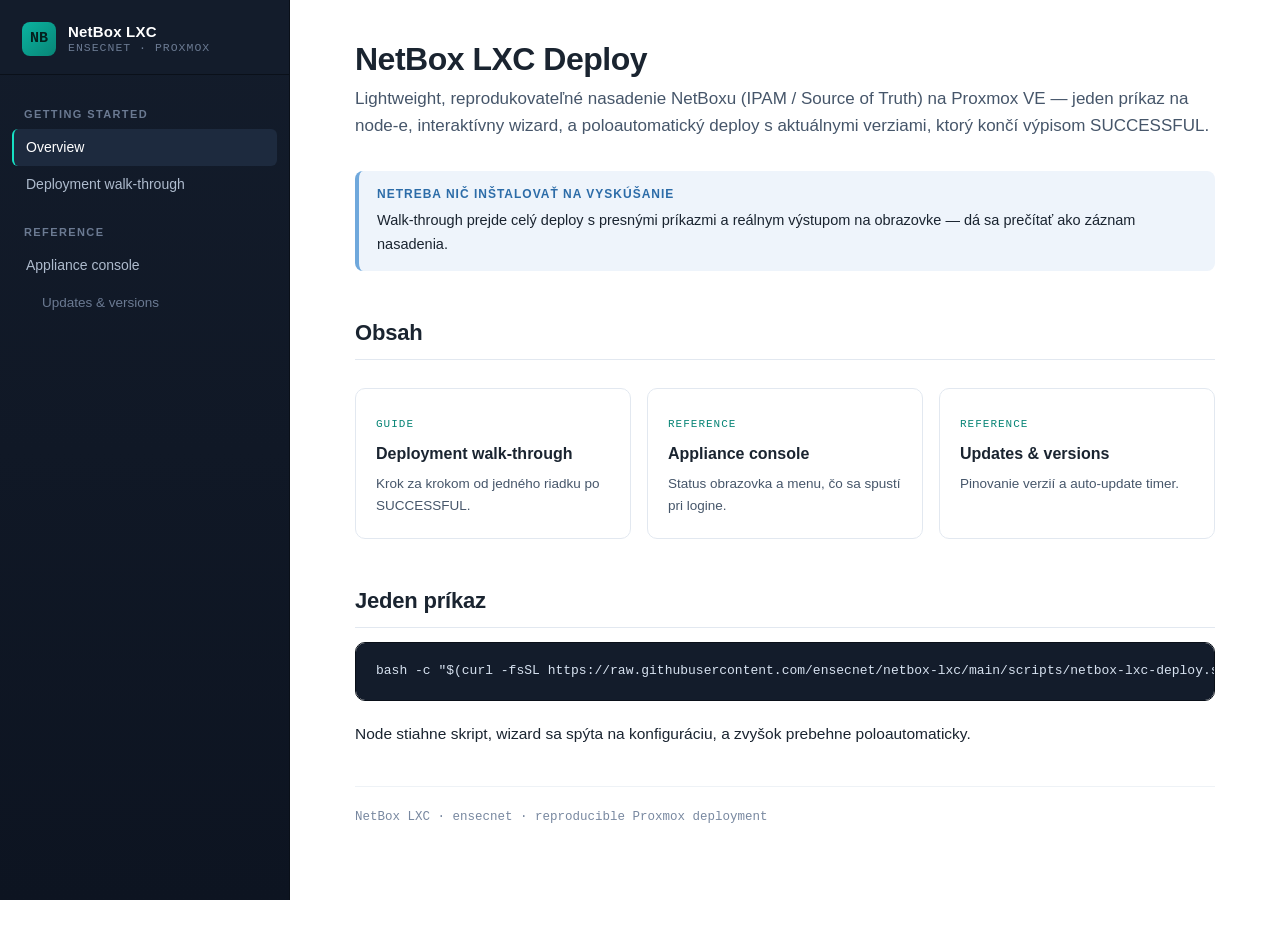
==== docs/index.html @ e3ab27a2 "Add files via upload" ====
<!DOCTYPE html>
<html lang="sk">
<head>
<meta charset="UTF-8">
<meta name="viewport" content="width=device-width, initial-scale=1.0">
<title>NetBox LXC — NetBox LXC Docs</title>
<link rel="stylesheet" href="assets/style.css">
</head>
<body data-root="" data-page="index.html">
<button class="menu-toggle" aria-label="Menu">☰</button>
<div class="layout">
  <aside class="sidebar">
    <div class="brand">
      <div class="brand-mark">NB</div>
      <div class="brand-text"><div class="name">NetBox LXC</div><div class="sub">ensecnet · Proxmox</div></div>
    </div>
    <nav class="nav"></nav>
  </aside>
  <div class="content-wrap"><main class="content">
    <h1>NetBox LXC Deploy</h1>
    <p class="lead">Lightweight, reprodukovateľné nasadenie NetBoxu (IPAM / Source of Truth) na Proxmox VE — jeden príkaz na node-e, interaktívny wizard, a poloautomatický deploy s aktuálnymi verziami, ktorý končí výpisom SUCCESSFUL.</p>
    <div class="note"><span class="label">Netreba nič inštalovať na vyskúšanie</span><p>Walk-through prejde celý deploy s presnými príkazmi a reálnym výstupom na obrazovke — dá sa prečítať ako záznam nasadenia.</p></div>
    <h2>Obsah</h2>
    <div class="cards">
      <a class="card" href="pages/deploy.html"><span class="tag">Guide</span><h3>Deployment walk-through</h3><p>Krok za krokom od jedného riadku po SUCCESSFUL.</p></a>
      <a class="card" href="pages/console.html"><span class="tag">Reference</span><h3>Appliance console</h3><p>Status obrazovka a menu, čo sa spustí pri logine.</p></a>
      <a class="card" href="pages/updates.html"><span class="tag">Reference</span><h3>Updates &amp; versions</h3><p>Pinovanie verzií a auto-update timer.</p></a>
    </div>
    <h2>Jeden príkaz</h2>
    <pre><code>bash -c "$(curl -fsSL https://raw.githubusercontent.com/ensecnet/netbox-lxc/main/scripts/netbox-lxc-deploy.sh)"</code></pre>
    <p>Node stiahne skript, wizard sa spýta na konfiguráciu, a zvyšok prebehne poloautomaticky.</p>
    <div class="doc-footer">NetBox LXC · ensecnet · reproducible Proxmox deployment</div>
  </main></div>
</div>
<script src="assets/nav.js"></script>
</body>
</html>
---- docs/assets/style.css ----
/* =========================================================================
   CloudCampus Documentation — central stylesheet
   One file controls the whole look. No build step, no dependencies.
   ========================================================================= */

:root {
  /* Palette — deep slate sidebar, clean paper content, signal-teal accent */
  --c-bg:          #ffffff;
  --c-paper:       #fbfcfd;
  --c-ink:         #1a2430;
  --c-ink-soft:    #46566a;
  --c-ink-faint:   #7888a0;
  --c-line:        #e2e8f0;
  --c-line-soft:   #eef2f6;

  --c-nav-bg:      #131c2b;
  --c-nav-bg-2:    #0d1421;
  --c-nav-ink:     #aebbcd;
  --c-nav-ink-dim: #6b7a92;
  --c-nav-hover:   #1d2a3e;
  --c-nav-active:  #16e0c4;

  --c-accent:      #0bb3a0;
  --c-accent-deep: #088576;
  --c-accent-soft: #e3f7f4;
  --c-warn-bg:     #fff7e6;
  --c-warn-line:   #f0c14b;
  --c-info-bg:     #eef4fb;
  --c-info-line:   #6fa8dc;
  --c-danger-bg:   #fdeeee;
  --c-danger-line: #e0736f;
  --c-code-bg:     #131c2b;
  --c-code-ink:    #d7e2f0;

  /* Type */
  --f-sans: "Inter", -apple-system, BlinkMacSystemFont, "Segoe UI", Roboto, Helvetica, Arial, sans-serif;
  --f-mono: "JetBrains Mono", "SF Mono", "Cascadia Code", Consolas, "Liberation Mono", monospace;

  --sidebar-w: 290px;
  --content-max: 860px;
}

* { box-sizing: border-box; }

html { scroll-behavior: smooth; }

body {
  margin: 0;
  font-family: var(--f-sans);
  font-size: 15.5px;
  line-height: 1.65;
  color: var(--c-ink);
  background: var(--c-bg);
  -webkit-font-smoothing: antialiased;
}

/* ---- Layout shell -------------------------------------------------------- */
.layout { display: flex; min-height: 100vh; }

.sidebar {
  width: var(--sidebar-w);
  flex: 0 0 var(--sidebar-w);
  background: linear-gradient(180deg, var(--c-nav-bg) 0%, var(--c-nav-bg-2) 100%);
  color: var(--c-nav-ink);
  position: sticky;
  top: 0;
  height: 100vh;
  overflow-y: auto;
  border-right: 1px solid #0a1019;
}

.content-wrap {
  flex: 1 1 auto;
  min-width: 0;
  display: flex;
  justify-content: center;
  padding: 0 48px;
}

.content {
  width: 100%;
  max-width: var(--content-max);
  padding: 40px 0 120px;
}

/* ---- Sidebar brand ------------------------------------------------------- */
.brand {
  display: flex;
  align-items: center;
  gap: 12px;
  padding: 22px 22px 18px;
  border-bottom: 1px solid #0a1019;
  position: sticky;
  top: 0;
  background: var(--c-nav-bg);
  z-index: 2;
}
.brand-mark {
  width: 34px; height: 34px;
  border-radius: 8px;
  background: linear-gradient(135deg, var(--c-accent) 0%, var(--c-accent-deep) 100%);
  display: grid; place-items: center;
  font-family: var(--f-mono);
  font-weight: 700;
  color: #04201d;
  font-size: 15px;
  flex: 0 0 auto;
}
.brand-text { line-height: 1.2; }
.brand-text .name { color: #fff; font-weight: 600; font-size: 15px; letter-spacing: .2px; }
.brand-text .sub  { color: var(--c-nav-ink-dim); font-size: 11.5px; font-family: var(--f-mono); text-transform: uppercase; letter-spacing: 1px; }

/* ---- Sidebar nav --------------------------------------------------------- */
.nav { padding: 14px 12px 40px; }
.nav-group { margin-bottom: 4px; }
.nav-group-title {
  font-size: 11px;
  text-transform: uppercase;
  letter-spacing: 1.4px;
  color: var(--c-nav-ink-dim);
  padding: 16px 12px 6px;
  font-weight: 600;
}
.nav a {
  display: block;
  color: var(--c-nav-ink);
  text-decoration: none;
  padding: 7px 12px;
  border-radius: 6px;
  font-size: 14px;
  border-left: 2px solid transparent;
  transition: background .12s ease, color .12s ease;
}
.nav a:hover { background: var(--c-nav-hover); color: #fff; }
.nav a.active {
  background: var(--c-nav-hover);
  color: #fff;
  border-left-color: var(--c-nav-active);
  font-weight: 500;
}
.nav a.child { padding-left: 28px; font-size: 13.5px; color: var(--c-nav-ink-dim); }
.nav a.child:hover, .nav a.child.active { color: #fff; }

/* ---- Breadcrumbs --------------------------------------------------------- */
.breadcrumb {
  font-size: 13px;
  color: var(--c-ink-faint);
  margin-bottom: 18px;
  font-family: var(--f-mono);
}
.breadcrumb a { color: var(--c-ink-faint); text-decoration: none; }
.breadcrumb a:hover { color: var(--c-accent-deep); }
.breadcrumb span { margin: 0 8px; opacity: .5; }

/* ---- Headings ------------------------------------------------------------ */
h1 {
  font-size: 32px;
  line-height: 1.2;
  margin: 0 0 8px;
  font-weight: 700;
  letter-spacing: -.5px;
}
.lead {
  font-size: 17px;
  color: var(--c-ink-soft);
  margin: 0 0 32px;
  line-height: 1.55;
}
h2 {
  font-size: 22px;
  margin: 44px 0 14px;
  padding-bottom: 8px;
  border-bottom: 1px solid var(--c-line);
  font-weight: 650;
  letter-spacing: -.2px;
}
h3 { font-size: 17.5px; margin: 28px 0 10px; font-weight: 600; }
h4 { font-size: 15px; margin: 22px 0 8px; font-weight: 600; color: var(--c-ink-soft); text-transform: uppercase; letter-spacing: .5px; }

p { margin: 0 0 16px; }
a { color: var(--c-accent-deep); text-decoration: none; }
a:hover { text-decoration: underline; }

ul, ol { margin: 0 0 16px; padding-left: 24px; }
li { margin-bottom: 6px; }

strong { font-weight: 650; color: var(--c-ink); }

/* ---- Code ---------------------------------------------------------------- */
code {
  font-family: var(--f-mono);
  font-size: .88em;
  background: var(--c-line-soft);
  color: var(--c-accent-deep);
  padding: 2px 6px;
  border-radius: 4px;
  border: 1px solid var(--c-line);
}
pre {
  background: var(--c-code-bg);
  color: var(--c-code-ink);
  padding: 18px 20px;
  border-radius: 10px;
  overflow-x: auto;
  font-family: var(--f-mono);
  font-size: 13px;
  line-height: 1.6;
  margin: 0 0 20px;
  border: 1px solid #0a1019;
}
pre code { background: none; border: none; color: inherit; padding: 0; font-size: inherit; }

/* ---- Callouts ------------------------------------------------------------ */
.note, .warn, .danger {
  padding: 14px 18px;
  border-radius: 8px;
  margin: 0 0 20px;
  font-size: 14.5px;
  border-left: 4px solid;
}
.note   { background: var(--c-info-bg);   border-color: var(--c-info-line); }
.warn   { background: var(--c-warn-bg);   border-color: var(--c-warn-line); }
.danger { background: var(--c-danger-bg); border-color: var(--c-danger-line); }
.note .label, .warn .label, .danger .label {
  display: block;
  font-weight: 700;
  font-size: 12px;
  text-transform: uppercase;
  letter-spacing: 1px;
  margin-bottom: 4px;
}
.note .label   { color: #2c6ca8; }
.warn .label   { color: #a87b14; }
.danger .label { color: #b0413c; }
.note p:last-child, .warn p:last-child, .danger p:last-child { margin-bottom: 0; }

/* ---- Tables -------------------------------------------------------------- */
table {
  width: 100%;
  border-collapse: collapse;
  margin: 0 0 24px;
  font-size: 14px;
}
th, td {
  text-align: left;
  padding: 10px 14px;
  border: 1px solid var(--c-line);
  vertical-align: top;
}
th {
  background: var(--c-paper);
  font-weight: 600;
  font-size: 12.5px;
  text-transform: uppercase;
  letter-spacing: .4px;
  color: var(--c-ink-soft);
}
tr:nth-child(even) td { background: var(--c-paper); }

/* ---- Cards (landing tiles) ---------------------------------------------- */
.cards {
  display: grid;
  grid-template-columns: repeat(auto-fill, minmax(240px, 1fr));
  gap: 16px;
  margin: 28px 0;
}
.card {
  display: block;
  padding: 20px;
  border: 1px solid var(--c-line);
  border-radius: 10px;
  background: var(--c-bg);
  transition: border-color .15s ease, box-shadow .15s ease, transform .15s ease;
}
.card:hover {
  border-color: var(--c-accent);
  box-shadow: 0 4px 18px rgba(11,179,160,.12);
  transform: translateY(-2px);
  text-decoration: none;
}
.card .tag {
  font-family: var(--f-mono);
  font-size: 11px;
  color: var(--c-accent-deep);
  text-transform: uppercase;
  letter-spacing: 1px;
}
.card h3 { margin: 6px 0 6px; font-size: 16px; color: var(--c-ink); }
.card p { margin: 0; font-size: 13.5px; color: var(--c-ink-soft); }

/* ---- Page footer / pager ------------------------------------------------- */
.pager {
  display: flex;
  justify-content: space-between;
  margin-top: 56px;
  padding-top: 24px;
  border-top: 1px solid var(--c-line);
  gap: 16px;
}
.pager a {
  flex: 1;
  padding: 14px 18px;
  border: 1px solid var(--c-line);
  border-radius: 8px;
  font-size: 14px;
}
.pager a:hover { border-color: var(--c-accent); text-decoration: none; }
.pager .dir { display: block; font-size: 11px; text-transform: uppercase; letter-spacing: 1px; color: var(--c-ink-faint); margin-bottom: 2px; }
.pager .next { text-align: right; }

.doc-footer {
  margin-top: 40px;
  padding-top: 20px;
  border-top: 1px solid var(--c-line-soft);
  font-size: 12.5px;
  color: var(--c-ink-faint);
  font-family: var(--f-mono);
}

/* ---- Mobile -------------------------------------------------------------- */
.menu-toggle {
  display: none;
  position: fixed;
  top: 14px; left: 14px;
  z-index: 20;
  background: var(--c-nav-bg);
  color: #fff;
  border: none;
  width: 42px; height: 42px;
  border-radius: 8px;
  font-size: 20px;
  cursor: pointer;
}

@media (max-width: 900px) {
  .menu-toggle { display: block; }
  .sidebar {
    position: fixed;
    left: 0; top: 0;
    transform: translateX(-100%);
    transition: transform .25s ease;
    z-index: 15;
    box-shadow: 4px 0 24px rgba(0,0,0,.3);
  }
  .sidebar.open { transform: translateX(0); }
  .content-wrap { padding: 0 20px; }
  .content { padding-top: 64px; }
  h1 { font-size: 26px; }
}

@media (prefers-reduced-motion: reduce) {
  * { transition: none !important; scroll-behavior: auto !important; }
}
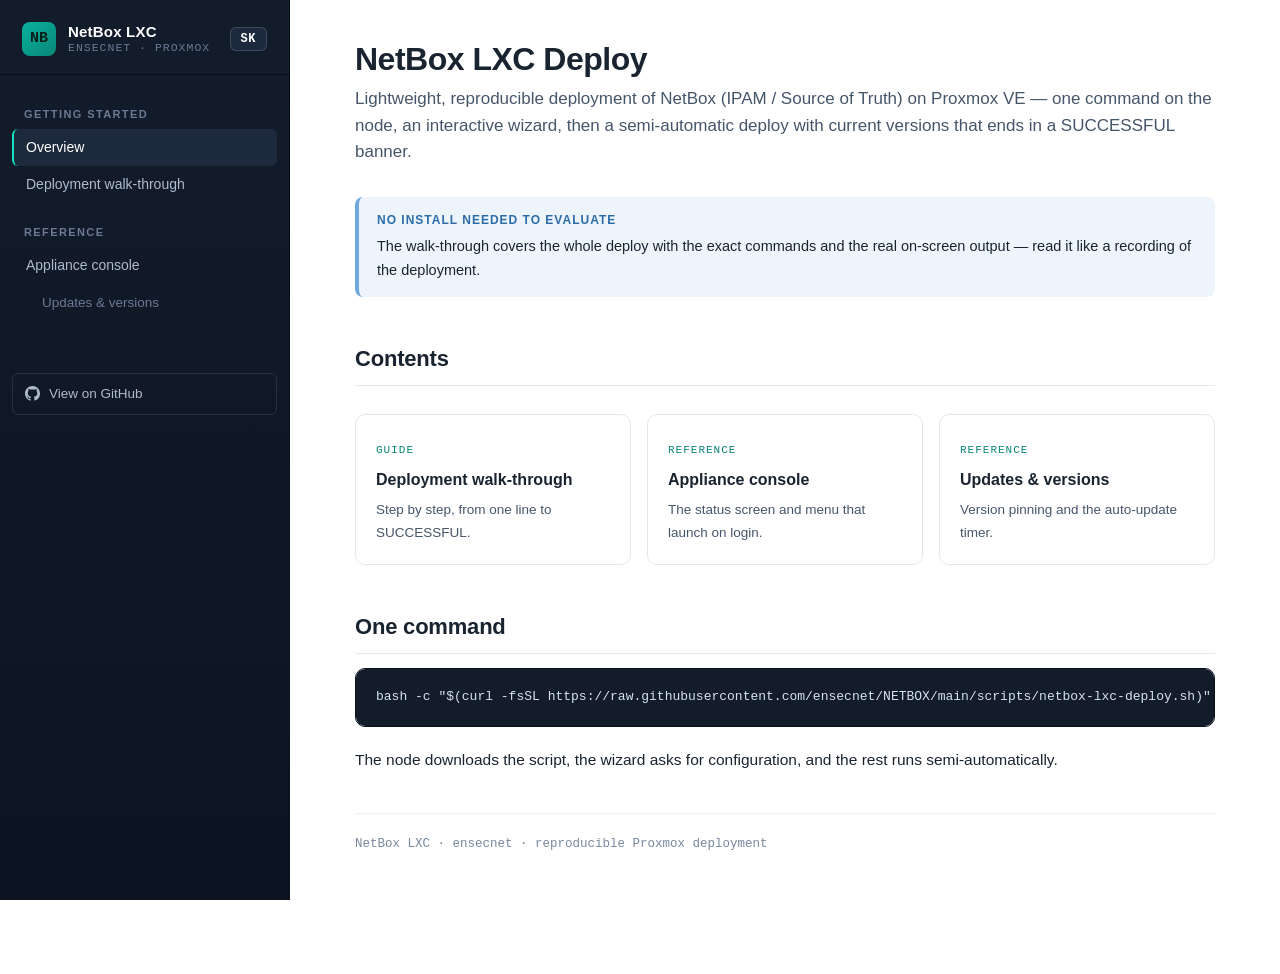
==== commit ae41db52: "NETBOX-3" ====
--- a/docs/index.html
+++ b/docs/index.html
@@ -1,9 +1,9 @@
 <!DOCTYPE html>
-<html lang="sk">
+<html lang="en">
 <head>
 <meta charset="UTF-8">
 <meta name="viewport" content="width=device-width, initial-scale=1.0">
-<title>NetBox LXC — NetBox LXC Docs</title>
+<title>NetBox LXC — Docs</title>
 <link rel="stylesheet" href="assets/style.css">
 </head>
 <body data-root="" data-page="index.html">
@@ -17,19 +17,39 @@
     <nav class="nav"></nav>
   </aside>
   <div class="content-wrap"><main class="content">
+
     <h1>NetBox LXC Deploy</h1>
-    <p class="lead">Lightweight, reprodukovateľné nasadenie NetBoxu (IPAM / Source of Truth) na Proxmox VE — jeden príkaz na node-e, interaktívny wizard, a poloautomatický deploy s aktuálnymi verziami, ktorý končí výpisom SUCCESSFUL.</p>
-    <div class="note"><span class="label">Netreba nič inštalovať na vyskúšanie</span><p>Walk-through prejde celý deploy s presnými príkazmi a reálnym výstupom na obrazovke — dá sa prečítať ako záznam nasadenia.</p></div>
-    <h2>Obsah</h2>
+    <p class="lead" data-i18n="idx.lead"></p>
+
+    <div class="note">
+      <span class="label" data-i18n="idx.note.label"></span>
+      <p data-i18n="idx.note.body"></p>
+    </div>
+
+    <h2 data-i18n="idx.toc"></h2>
     <div class="cards">
-      <a class="card" href="pages/deploy.html"><span class="tag">Guide</span><h3>Deployment walk-through</h3><p>Krok za krokom od jedného riadku po SUCCESSFUL.</p></a>
-      <a class="card" href="pages/console.html"><span class="tag">Reference</span><h3>Appliance console</h3><p>Status obrazovka a menu, čo sa spustí pri logine.</p></a>
-      <a class="card" href="pages/updates.html"><span class="tag">Reference</span><h3>Updates &amp; versions</h3><p>Pinovanie verzií a auto-update timer.</p></a>
+      <a class="card" href="pages/deploy.html">
+        <span class="tag" data-i18n="idx.card.deploy.tag"></span>
+        <h3 data-i18n="idx.card.deploy.t"></h3>
+        <p data-i18n="idx.card.deploy.d"></p>
+      </a>
+      <a class="card" href="pages/console.html">
+        <span class="tag" data-i18n="idx.card.console.tag"></span>
+        <h3 data-i18n="idx.card.console.t"></h3>
+        <p data-i18n="idx.card.console.d"></p>
+      </a>
+      <a class="card" href="pages/updates.html">
+        <span class="tag" data-i18n="idx.card.updates.tag"></span>
+        <h3 data-i18n="idx.card.updates.t"></h3>
+        <p data-i18n="idx.card.updates.d"></p>
+      </a>
     </div>
-    <h2>Jeden príkaz</h2>
-    <pre><code>bash -c "$(curl -fsSL https://raw.githubusercontent.com/ensecnet/netbox-lxc/main/scripts/netbox-lxc-deploy.sh)"</code></pre>
-    <p>Node stiahne skript, wizard sa spýta na konfiguráciu, a zvyšok prebehne poloautomaticky.</p>
-    <div class="doc-footer">NetBox LXC · ensecnet · reproducible Proxmox deployment</div>
+
+    <h2 data-i18n="idx.oneline"></h2>
+    <pre><code>bash -c "$(curl -fsSL https://raw.githubusercontent.com/ensecnet/NETBOX/main/scripts/netbox-lxc-deploy.sh)"</code></pre>
+    <p data-i18n="idx.oneline.body"></p>
+
+    <div class="doc-footer" data-i18n="footer"></div>
   </main></div>
 </div>
 <script src="assets/nav.js"></script>
--- a/docs/assets/style.css
+++ b/docs/assets/style.css
@@ -1,5 +1,5 @@
 /* =========================================================================
-   CloudCampus Documentation — central stylesheet
+   NetOpsUmbrella docs system — central stylesheet
    One file controls the whole look. No build step, no dependencies.
    ========================================================================= */
 
@@ -351,3 +351,92 @@
 @media (prefers-reduced-motion: reduce) {
   * { transition: none !important; scroll-behavior: auto !important; }
 }
+
+/* ---- i18n language switch + GitHub backlink ----------------------------- */
+.lang-switch {
+  margin-left: auto;
+  background: var(--c-nav-hover);
+  color: #fff;
+  border: 1px solid rgba(255,255,255,.15);
+  border-radius: 6px;
+  font-family: var(--f-mono);
+  font-size: 12px;
+  font-weight: 600;
+  letter-spacing: .5px;
+  padding: 4px 10px;
+  cursor: pointer;
+  transition: background .12s ease, border-color .12s ease;
+}
+.lang-switch:hover { background: var(--c-accent-deep); border-color: var(--c-accent); }
+
+.gh-link {
+  display: flex;
+  align-items: center;
+  gap: 9px;
+  margin: 8px 12px 24px;
+  padding: 9px 12px;
+  color: var(--c-nav-ink);
+  text-decoration: none;
+  font-size: 13.5px;
+  border: 1px solid rgba(255,255,255,.1);
+  border-radius: 6px;
+  transition: background .12s ease, color .12s ease, border-color .12s ease;
+}
+.gh-link:hover { background: var(--c-nav-hover); color: #fff; border-color: var(--c-accent); text-decoration: none; }
+.gh-link svg { flex: 0 0 auto; }
+
+/* ---- Terminal preview (appliance console) ------------------------------- */
+.term-preview {
+  border-radius: 10px;
+  overflow: hidden;
+  border: 1px solid #0a1019;
+  margin: 0 0 24px;
+  box-shadow: 0 8px 30px rgba(0,0,0,.18);
+  background: #0d1421;
+}
+.term-bar {
+  background: #161b22;
+  padding: 9px 14px;
+  display: flex;
+  align-items: center;
+  gap: 8px;
+  border-bottom: 1px solid #0a1019;
+}
+.term-dot { width: 12px; height: 12px; border-radius: 50%; flex: 0 0 auto; }
+.d-red { background: #ff5f57; }
+.d-yellow { background: #ffbd2e; }
+.d-green { background: #28c840; }
+.term-bar-title {
+  flex: 1;
+  text-align: center;
+  font-family: var(--f-mono);
+  font-size: 12px;
+  color: #6b7a92;
+  letter-spacing: .3px;
+}
+.term-body {
+  white-space: pre;
+  font-family: var(--f-mono);
+  font-size: 13px;
+  line-height: 1.55;
+  color: #d7e2f0;
+  padding: 18px 20px 22px;
+  overflow-x: auto;
+}
+.term-body .t-logo { color: #16e0c4; font-weight: 600; }
+.term-body .t-dim  { color: #6b7a92; }
+.term-body .t-head { color: #f0883e; letter-spacing: 1px; }
+.term-body .t-link { color: #58a6ff; }
+.term-body .t-num  { color: #58a6ff; }
+.term-body .t-ok   { color: #3fb950; }
+.term-body .t-warn { color: #d29922; }
+.term-body .t-err  { color: #f85149; }
+.term-body .t-cursor {
+  display: inline-block;
+  width: 8px; height: 14px;
+  background: #16e0c4;
+  vertical-align: text-bottom;
+  animation: term-blink 1.1s step-end infinite;
+}
+@keyframes term-blink { 50% { opacity: 0; } }
+@media (prefers-reduced-motion: reduce) { .term-body .t-cursor { animation: none; } }
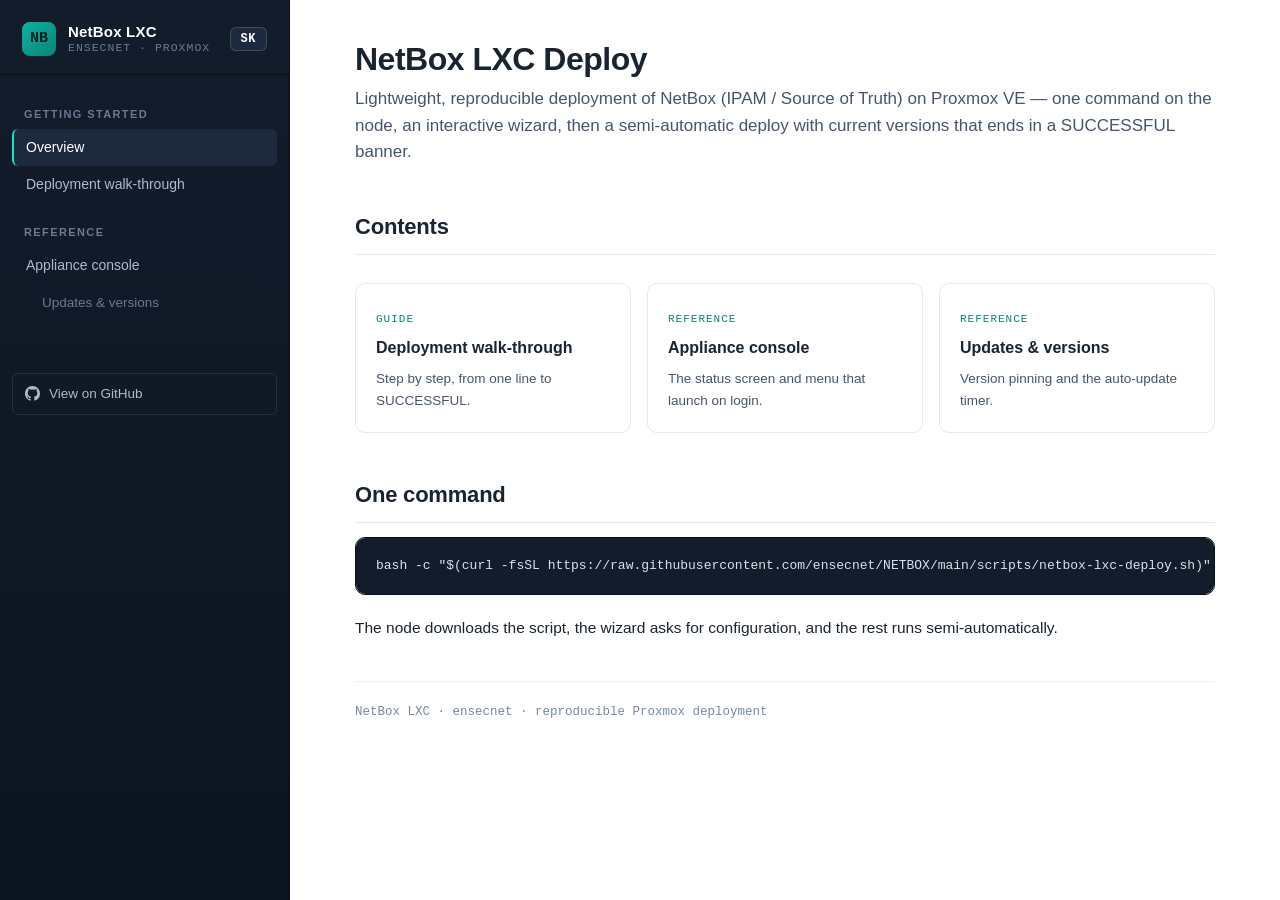
==== commit 4336534d: "Add files via upload" ====
--- a/docs/index.html
+++ b/docs/index.html
@@ -20,11 +20,6 @@
 
     <h1>NetBox LXC Deploy</h1>
     <p class="lead" data-i18n="idx.lead"></p>
-
-    <div class="note">
-      <span class="label" data-i18n="idx.note.label"></span>
-      <p data-i18n="idx.note.body"></p>
-    </div>
 
     <h2 data-i18n="idx.toc"></h2>
     <div class="cards">
